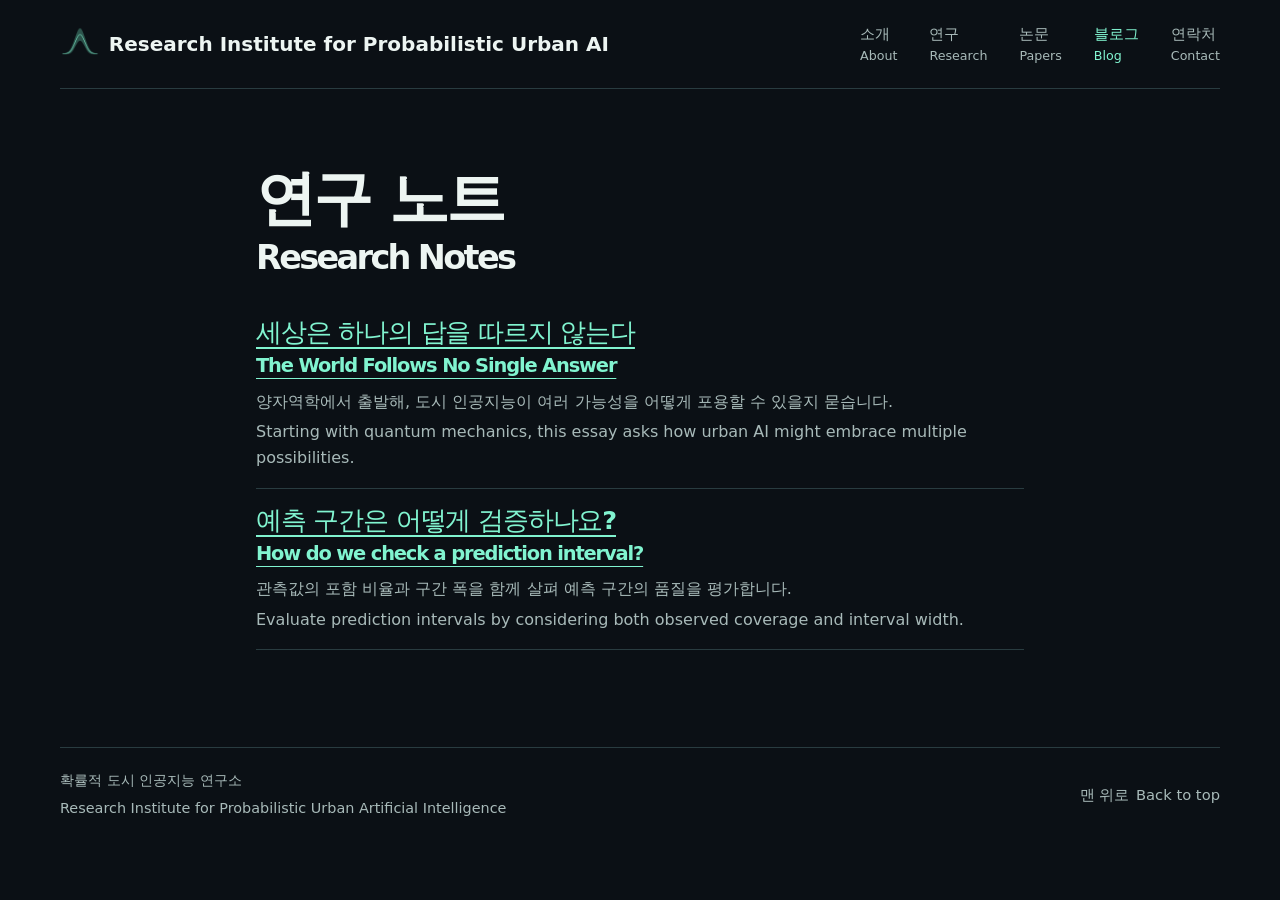
==== blog/index.html @ 81a28c3c "Add blog" ====
<!doctype html>
<html lang="ko">
<head>
<meta charset="utf-8">
<meta name="viewport" content="width=device-width, initial-scale=1">
<title>연구 노트 / Research Notes | PUAI</title>
<meta name="theme-color" content="#0b1015">
<link rel="stylesheet" href="../style.css">
</head>
<body>
<a class="skip" href="#main">본문으로 건너뛰기<span lang="en" class="en-inline">Skip to content</span></a>
<header class="shell top">
<a class="brand" href="../index.html" lang="en"><img class="mark" src="../normal-distribution-logo.png" width="40" height="40" alt="">Research Institute for Probabilistic Urban AI</a>
<nav aria-label="주 메뉴 / Main navigation"><a href="../index.html#about">소개<span lang="en" class="en">About</span></a><a href="../index.html#research">연구<span lang="en" class="en">Research</span></a><a href="../index.html#papers">논문<span lang="en" class="en">Papers</span></a><a href="./index.html" aria-current="page">블로그<span lang="en" class="en">Blog</span></a><a href="../index.html#contact">연락처<span lang="en" class="en">Contact</span></a></nav>
</header>
<main id="main" class="shell blog-page">
<h1>연구 노트<span lang="en" class="en">Research Notes</span></h1>
<ul class="post-list">
<li>
<h2><a href="world-follows-no-single-answer/index.html">세상은 하나의 답을 따르지 않는다<span lang="en" class="en">The World Follows No Single Answer</span></a></h2>
<p>양자역학에서 출발해, 도시 인공지능이 여러 가능성을 어떻게 포용할 수 있을지 묻습니다.<span lang="en" class="en">Starting with quantum mechanics, this essay asks how urban AI might embrace multiple possibilities.</span></p>
</li>
<li>
<h2><a href="checking-prediction-intervals/index.html">예측 구간은 어떻게 검증하나요?<span lang="en" class="en">How do we check a prediction interval?</span></a></h2>
<p>관측값의 포함 비율과 구간 폭을 함께 살펴 예측 구간의 품질을 평가합니다.<span lang="en" class="en">Evaluate prediction intervals by considering both observed coverage and interval width.</span></p>
</li>
</ul>
</main>
<footer class="shell foot"><span>확률적 도시 인공지능 연구소<span lang="en" class="en">Research Institute for Probabilistic Urban Artificial Intelligence</span></span><a href="#main">맨 위로<span lang="en" class="en-inline">Back to top</span></a></footer>
</body>
</html>
---- style.css ----
:root{color-scheme:dark;--bg:#0b1015;--ink:#edf5f2;--muted:#a8bab9;--accent:#81f4d0;--line:#293c40;--panel:#111b22;--mono:ui-monospace,Consolas,monospace}
*{box-sizing:border-box}body{margin:0;background:var(--bg);color:var(--ink);font:1rem/1.65 system-ui,sans-serif}
a{color:var(--accent);text-underline-offset:.23em}a:hover{color:#fff} :focus-visible{outline:2px solid var(--accent);outline-offset:5px}
h1,h2,h3,p,figure{margin:0}h1,h2,h3{line-height:1.08;letter-spacing:-.045em}h1{font-size:clamp(2.85rem,6.2vw,6rem);font-weight:620}h1 em{color:var(--accent);font-style:normal}
h2{font-size:clamp(2rem,4.1vw,3.6rem);font-weight:580}h3{font-size:1.45rem;font-weight:620}p{color:var(--muted)}
.shell{width:min(1160px,calc(100% - 3rem));margin-inline:auto}.top,.foot{display:flex;justify-content:space-between;align-items:center;gap:1rem;padding-block:1.35rem}.top{border-bottom:1px solid var(--line)}.brand{font-weight:750;font-size:1.25rem;display:inline-flex;align-items:center;gap:.55rem;text-decoration:none;color:var(--ink)}.mark{display:block;flex:none;width:2.5rem;height:2.5rem}
nav{display:flex;gap:clamp(.8rem,3vw,2rem);flex-wrap:wrap}nav a,.foot a{text-decoration:none;color:var(--muted);font-size:.92rem}nav a:hover,.foot a:hover{color:var(--accent)}
.hero{display:grid;grid-template-columns:1.09fr 1fr;gap:clamp(1.5rem,4vw,4rem);align-items:center;padding-block:clamp(3.5rem,8vw,7rem)}.eyebrow{font:.84rem/1.5 var(--mono);color:var(--accent);margin-bottom:.95rem}.lead{font-size:clamp(1rem,1.45vw,1.2rem);max-width:38ch;margin:1.6rem 0 1.85rem}.button{display:inline-block;background:var(--accent);color:var(--bg);border-radius:6px;padding:.65rem 1rem;text-decoration:none;font-weight:650}.button:hover{color:var(--bg);background:#b9ffe9}
.instrument{min-width:0;border:1px solid var(--line);border-radius:14px;padding:clamp(1rem,2.5vw,1.6rem);background:radial-gradient(ellipse at 70% 10%,#163337,var(--panel) 75%)}
.instrument figcaption{font-size:clamp(1.05rem,2vw,1.3rem);font-weight:650}
.instrument figcaption .en{color:var(--muted);font-size:.9em}
.comparison{display:grid;grid-template-columns:repeat(2,minmax(0,1fr));gap:clamp(.5rem,1.6vw,1rem);margin-top:1.15rem}
.comparison-panel{border:1px solid var(--line);border-radius:8px;background:var(--bg);padding:clamp(.55rem,1.35vw,1rem)}
.comparison-panel h2{font-size:1rem;letter-spacing:normal}
.comparison-panel h2 .en,.comparison-panel p .en{font-size:.875rem;color:var(--muted)}
.comparison-panel p{font-size:.875rem;color:var(--ink);line-height:1.45;overflow-wrap:anywhere}
.comparison-plot{display:grid;grid-template-rows:minmax(0,1fr);align-items:end;height:clamp(4rem,10vw,8rem);margin:.85rem 0 .65rem;border-bottom:1px solid var(--muted)}
.point-plot{justify-items:center}
.point-plot span{width:.7rem;height:.7rem;border-radius:50%;background:var(--accent);transform:translateY(50%)}
.probability-plot{grid-template-columns:repeat(7,minmax(0,1fr));gap:5%;padding-inline:5%}
.probability-plot span{height:var(--height);background:var(--accent);border-radius:2px 2px 0 0}
.split,.section{border-top:1px solid var(--line);padding-block:clamp(2.8rem,6vw,5rem);scroll-margin-top:1rem}.split{display:grid;grid-template-columns:1fr 1.6fr;gap:1.5rem 3rem}.bodycopy>p+p{margin-top:1rem}.profile{display:flex;gap:1rem;align-items:flex-start;margin-top:1.5rem;padding-top:1.4rem;border-top:1px solid var(--line)}.monogram{display:grid;place-items:center;flex:none;width:3rem;height:3rem;border:1px solid var(--line);border-radius:50%;font-family:var(--mono);color:var(--accent)}.accent{color:var(--accent);margin:.25rem 0 .55rem}
.projects{display:grid;grid-template-columns:repeat(3,1fr);gap:1rem;margin-top:1.65rem}.card{border:1px solid var(--line);background:var(--panel);padding:clamp(1rem,2.4vw,1.6rem);border-radius:10px}.card h3+p,.paper h3+p{margin-top:.7rem}.card a,.paper a{display:inline-block;margin-top:.85rem}.paper{border-left:2px solid var(--accent);padding-left:1.25rem}.notes details{border-bottom:1px solid var(--line)}.notes summary{padding:.8rem 0;cursor:pointer;font-weight:625}.notes summary::marker{color:var(--accent)}.notes details div{padding:0 0 1rem 1rem}.notes p+p{margin-top:.7rem}.foot{border-top:1px solid var(--line);color:var(--muted);font-size:.9rem}.skip{position:absolute;left:1rem;top:-5rem;background:var(--bg);padding:.5rem}.skip:focus{top:1rem}
@media(max-width:760px){.hero,.split{grid-template-columns:1fr}.projects{grid-template-columns:1fr}.instrument{max-width:36rem}.shell{width:calc(100% - 2rem)}}
@media(max-width:450px){.top,.foot{align-items:flex-start;flex-direction:column}}

.en{display:block;margin-top:.25em}
.en-inline{display:inline-block;margin-inline-start:.45em}
h1 .ko{font-size:.8em}
h1 .en{font-size:.56em;line-height:1.12}
.subtitle{margin-top:1.25rem;color:var(--ink);font-size:clamp(1rem,1.8vw,1.3rem);font-weight:600}
.subtitle .en{font-size:.9em;color:var(--muted)}
h2 .en,h3 .en{font-size:.76em;line-height:1.25}
.lead{max-width:46ch;word-break:keep-all}
.lead .en{margin-top:.6em}
.bodycopy .en,.card p:not(.eyebrow) .en,.notes p .en{margin-top:.4em}
.hero h1,.split h2,.section h2,.card h3,.paper h3{word-break:keep-all;overflow-wrap:anywhere}
nav .en{margin-top:0;font-size:.86em}

.blog-page{max-width:48rem;padding-block:clamp(2.5rem,6vw,5rem)}
.blog-page h1{font-size:clamp(2rem,5vw,3.75rem);word-break:keep-all;overflow-wrap:anywhere}
.post-list{list-style:none;margin:0 0 1.25rem;padding:0}
.blog-page .post-list{margin-top:1.5rem}
.post-list li{padding-block:1rem;border-bottom:1px solid var(--line)}
.post-list h2,.post-list h3,.post-body h2{font-size:clamp(1.2rem,3vw,1.6rem);line-height:1.25}
.post-list p,.post-body h2+p{margin-top:.65rem}
.post{margin-top:1.5rem}
.post-body,.post-toc{margin-top:2rem}
.post-body p+h2{margin-top:2rem}
.post-toc{display:block;padding:1rem 1.25rem;border:1px solid var(--line);border-radius:8px}
.post-toc ol{margin:0;padding-inline-start:1.3rem}
.post-toc li+li{margin-top:.5rem}
.top [aria-current]{color:var(--accent)}
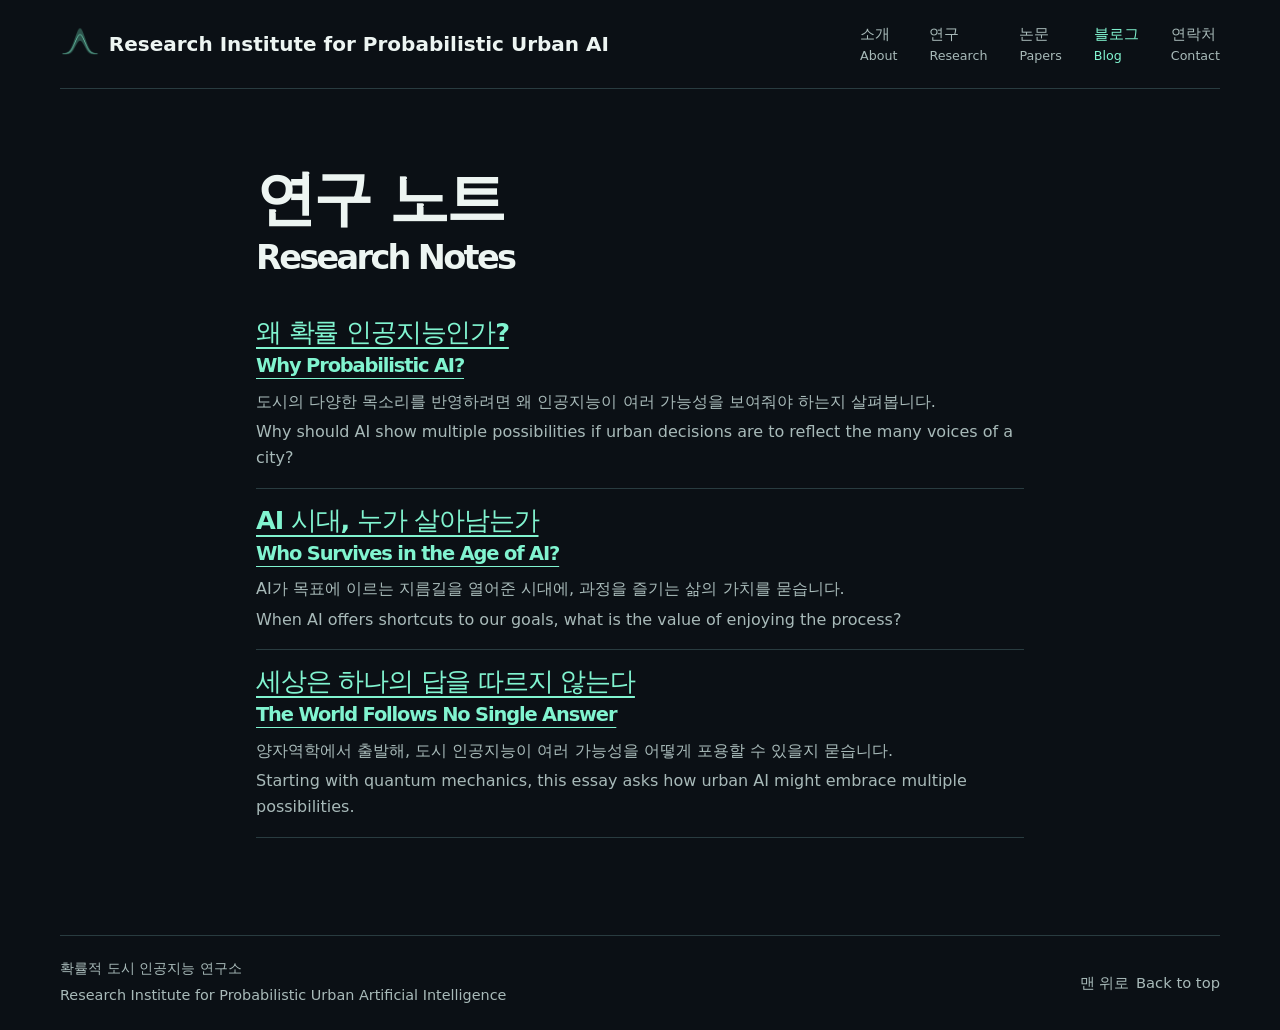
==== commit c2714a1b: "Add blog posting" ====
--- a/blog/index.html
+++ b/blog/index.html
@@ -17,12 +17,16 @@
 <h1>연구 노트<span lang="en" class="en">Research Notes</span></h1>
 <ul class="post-list">
 <li>
+<h2><a href="checking-prediction-intervals/index.html">왜 확률 인공지능인가?<span lang="en" class="en">Why Probabilistic AI?</span></a></h2>
+<p>도시의 다양한 목소리를 반영하려면 왜 인공지능이 여러 가능성을 보여줘야 하는지 살펴봅니다.<span lang="en" class="en">Why should AI show multiple possibilities if urban decisions are to reflect the many voices of a city?</span></p>
+</li>
+<li>
+<h2><a href="who-survives-in-the-age-of-ai/index.html">AI 시대, 누가 살아남는가<span lang="en" class="en">Who Survives in the Age of AI?</span></a></h2>
+<p>AI가 목표에 이르는 지름길을 열어준 시대에, 과정을 즐기는 삶의 가치를 묻습니다.<span lang="en" class="en">When AI offers shortcuts to our goals, what is the value of enjoying the process?</span></p>
+</li>
+<li>
 <h2><a href="world-follows-no-single-answer/index.html">세상은 하나의 답을 따르지 않는다<span lang="en" class="en">The World Follows No Single Answer</span></a></h2>
 <p>양자역학에서 출발해, 도시 인공지능이 여러 가능성을 어떻게 포용할 수 있을지 묻습니다.<span lang="en" class="en">Starting with quantum mechanics, this essay asks how urban AI might embrace multiple possibilities.</span></p>
-</li>
-<li>
-<h2><a href="checking-prediction-intervals/index.html">예측 구간은 어떻게 검증하나요?<span lang="en" class="en">How do we check a prediction interval?</span></a></h2>
-<p>관측값의 포함 비율과 구간 폭을 함께 살펴 예측 구간의 품질을 평가합니다.<span lang="en" class="en">Evaluate prediction intervals by considering both observed coverage and interval width.</span></p>
 </li>
 </ul>
 </main>
